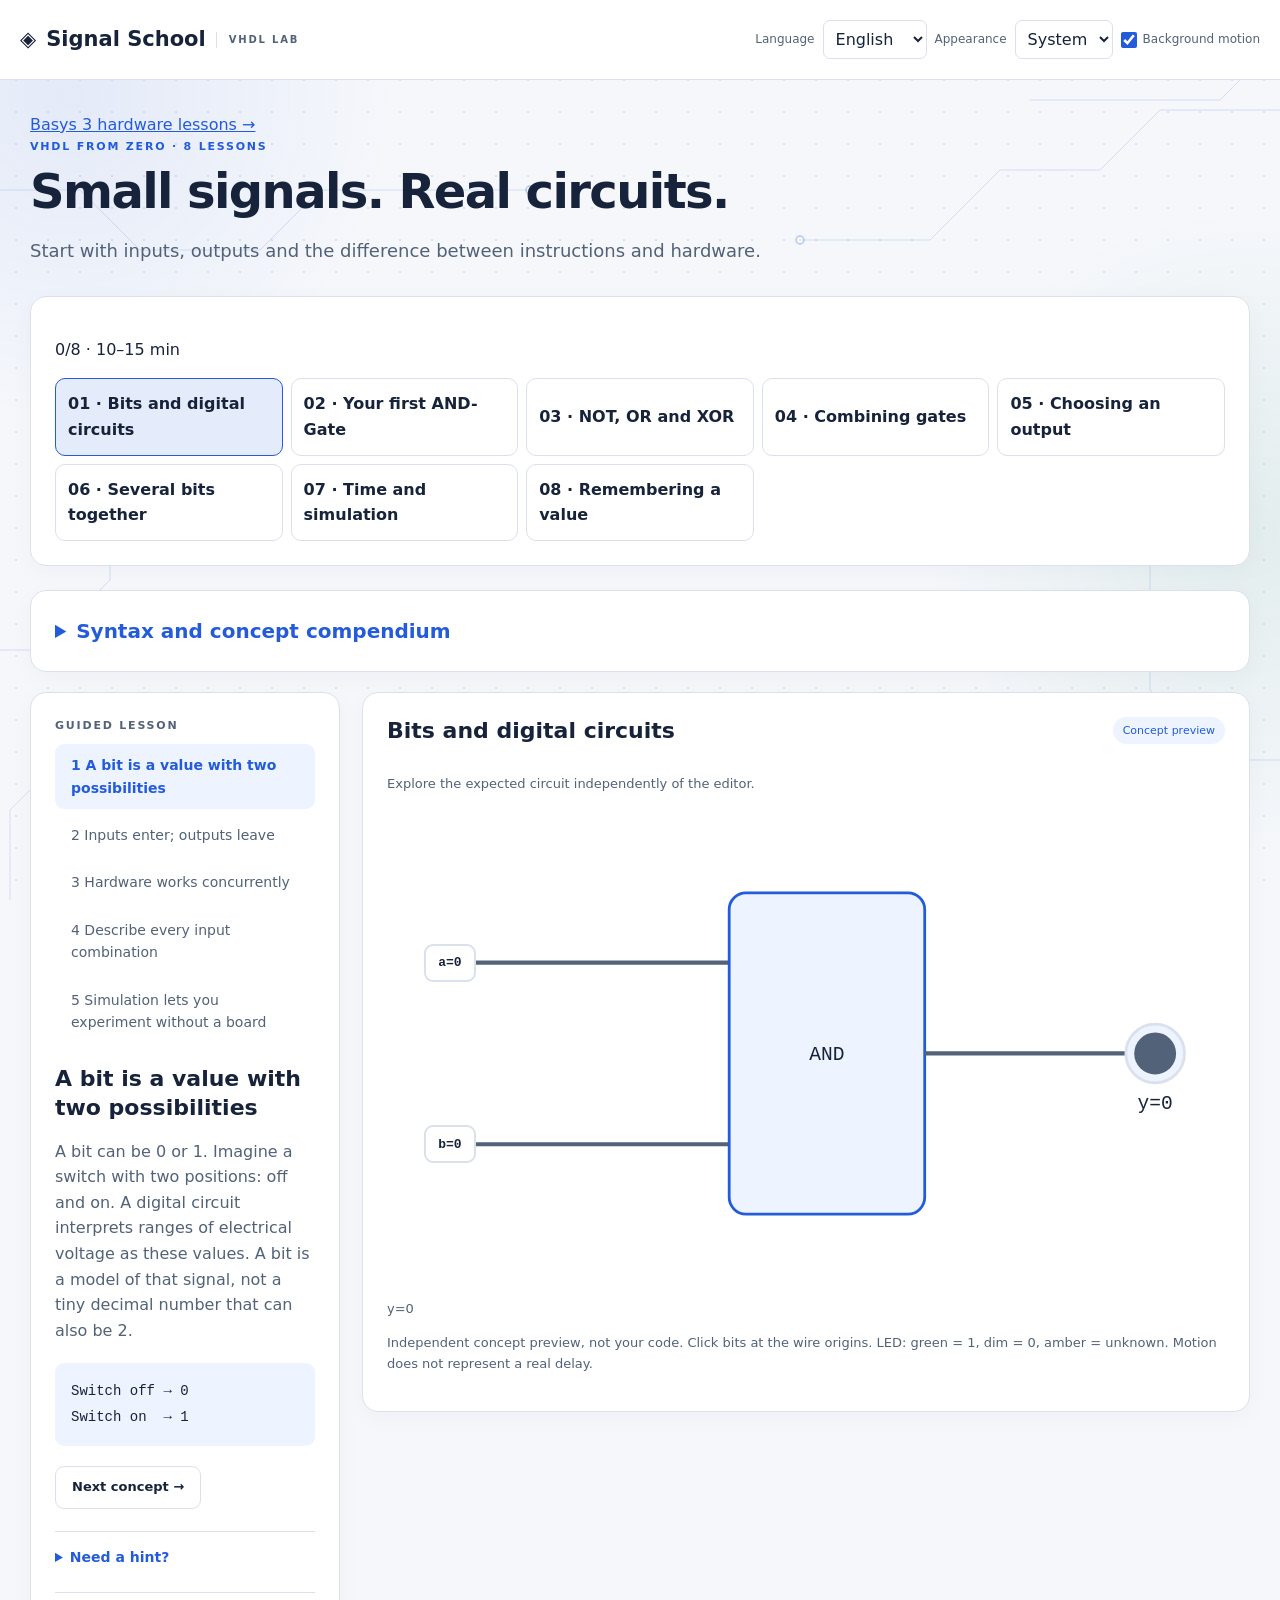
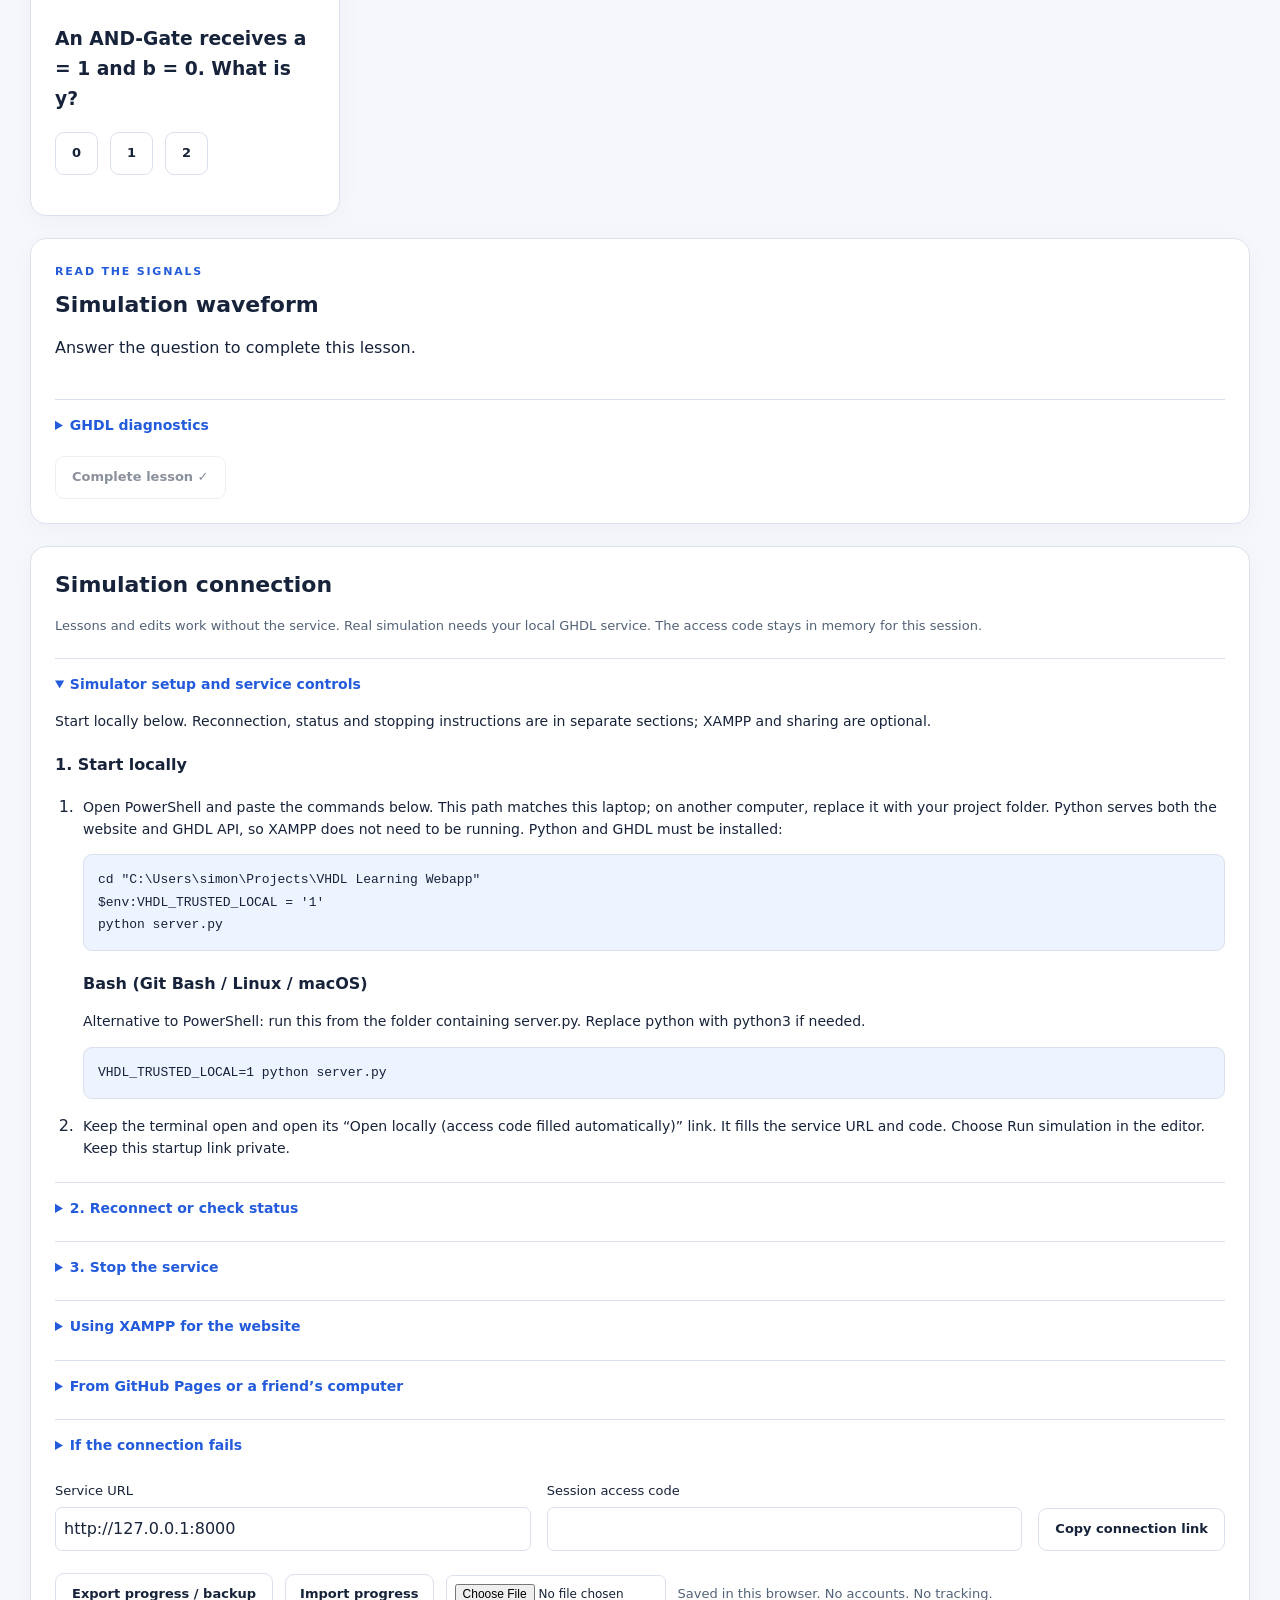
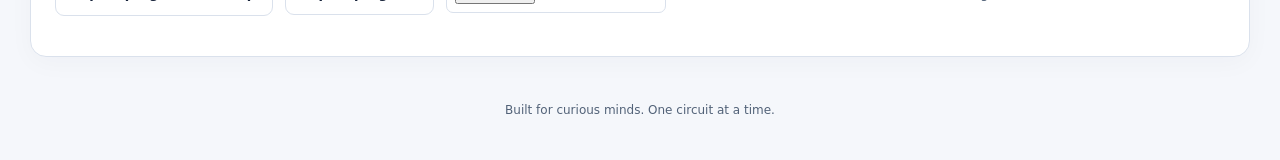
==== index.html @ 4528a264 "add public learning website" ====
<!doctype html>
<html lang="en"><head><meta charset="utf-8"><meta name="viewport" content="width=device-width,initial-scale=1"><meta name="theme-color" content="#111a2b"><title>Signal School · VHDL</title><link rel="stylesheet" href="./style.css?v=reference-4"><script type="module" src="./app.js?v=reference-4"></script></head>
<body><div class="ambient-circuit" aria-hidden="true">
<div class="ambient-glow ambient-glow-blue"></div><div class="ambient-glow ambient-glow-green"></div>
<svg viewBox="0 0 1440 900" preserveAspectRatio="xMidYMid slice" focusable="false">
<defs>
<path id="trace-one" d="M-40 190H160L220 250H340L400 190H610"/>
<path id="trace-two" d="M1480 110H1240L1180 170H1080L1010 240H880"/>
<path id="trace-three" d="M-40 650H120L190 580V470L250 410H370"/>
<path id="trace-four" d="M1480 760H1300L1230 690V540L1170 480H1060"/>
<path id="trace-five" d="M90 940V810L160 740H330"/>
<path id="trace-six" d="M1360 -40V40L1300 100H1110"/>
</defs>
<g class="ambient-traces"><use href="#trace-one"/><use href="#trace-two"/><use href="#trace-three"/><use href="#trace-four"/><use href="#trace-five"/><use href="#trace-six"/></g>
<g class="ambient-pulses"><use href="#trace-one"/><use href="#trace-two"/><use href="#trace-three"/><use href="#trace-four"/><use href="#trace-five"/><use href="#trace-six"/></g>
<g class="ambient-nodes"><circle cx="610" cy="190" r="4"/><circle cx="880" cy="240" r="4"/><circle cx="370" cy="410" r="4"/><circle cx="1060" cy="480" r="4"/><circle cx="330" cy="740" r="4"/></g>
</svg></div><header class="topbar"><a href="./" class="brand">◈ <span>Signal School</span><small>VHDL LAB</small></a><div class="preferences"><label for="language" data-i18n="language">Language</label><select id="language"><option value="en">English</option><option value="de">Deutsch</option></select><label for="theme" data-i18n="theme">Appearance</label><select id="theme"><option value="system" data-i18n="system">System</option><option value="light" data-i18n="light">Light</option><option value="dark" data-i18n="dark">Dark</option></select><label class="motion-control"><input id="background-motion" type="checkbox" checked><span data-i18n="backgroundMotion">Background motion</span></label></div></header>
<main><section class="intro"><a href="./hardware.html" data-i18n="hardwareLink">Basys 3 hardware lessons →</a><p class="eyebrow" data-i18n="course">YOUR FIRST CIRCUIT · LESSON 01</p><h1 data-i18n="headline">Small signals. Real circuits.</h1><p data-i18n="subhead">Learn how two inputs become one output — then bring your VHDL to life.</p></section>
<nav class="card course-navigation" aria-label="Course lessons"><p id="course-summary"></p><div id="course-nav"></div></nav>
<details class="card compendium" id="compendium"><summary data-i18n="referenceTitle">Syntax and concept compendium</summary><p data-i18n="referenceIntro"></p><label for="reference-search" data-i18n="referenceSearch">Search unlocked entries</label><input id="reference-search" type="search"><p id="reference-status" role="status"></p><div id="reference-entries"></div></details>
<div class="workspace"><aside class="card lesson"><p class="eyebrow" data-i18n="guided">GUIDED LESSON</p><nav id="steps" aria-label="Lesson steps"></nav><h2 id="lesson-title"></h2><p id="lesson-body"></p><div class="concept" id="lesson-example"></div><button id="next" class="secondary" data-i18n="next">Next concept →</button><details><summary data-i18n="hint">Need a hint?</summary><p data-i18n="hintText">Keep the entity name and_gate and ports a, b, y. Inside the architecture, connect the output with y &lt;= a and b; — VHDL describes connections that act concurrently.</p></details><section class="prediction"><h3 id="question-prompt"></h3><div id="question-options" class="actions"></div><p id="question-feedback" role="status"></p></section></aside>
<section class="card lab" id="lab-section"><div class="section-heading"><h2 data-i18n="gate"></h2><span class="badge" data-i18n="preview">Concept preview</span></div><p class="muted" data-i18n="previewText"></p><div id="gate-animation"></div><div class="table-scroll"><table id="sample-table"></table></div></section>
<section class="card editor" id="editor-section"><div class="section-heading"><div><p class="eyebrow" data-i18n="write">WRITE THE HARDWARE</p><a href="#compendium" id="open-reference" class="text-button" data-i18n="referenceOpen">Syntax reference ↓</a><h2 id="editor-title">and_gate.vhd</h2></div><button id="export-vhdl" class="text-button" data-i18n="downloadCode">Download VHDL</button></div><label for="code" class="muted" data-i18n="editorLabel">VHDL source · edit the architecture and run all four inputs</label><textarea id="code" spellcheck="false" autocomplete="off" autocapitalize="off" aria-describedby="editor-help"></textarea><p id="editor-help" class="muted" data-i18n="editorHelp">The testbench samples each input pair after 10 ns. Use entity and_gate with std_logic ports a, b and y.</p><div class="actions"><button id="run" class="primary" data-i18n="run">▶ Run simulation</button><button id="reset" class="secondary" data-i18n="reset">Reset code</button><span class="muted" id="save-status"></span></div></section>
<section class="card results"><p class="eyebrow" data-i18n="inspect">READ THE SIGNALS</p><h2 data-i18n="waveform">Simulation waveform</h2><p id="result-status" role="status" data-i18n="notRun">Run your design to see real GHDL results.</p><div id="waveform"></div><details><summary data-i18n="diagnostics">GHDL diagnostics</summary><pre id="diagnostics"></pre></details><button id="complete" class="secondary" disabled data-i18n="complete">Complete lesson ✓</button></section>
</div><section class="card settings"><h2 data-i18n="connection">Simulation connection</h2><p class="muted" data-i18n="connectionText">Lessons and edits work offline. Real simulation needs your local GHDL service. The access code stays in memory for this session.</p><details class="connection-guide" open>
<summary data-i18n="setupTitle">How to connect the simulator</summary>
<p data-i18n="setupIntro"></p>
<h3 data-i18n="setupLocal"></h3>
<ol>
<li><p data-i18n="setupLocalOne"></p><pre><code>cd "C:\Users\simon\Projects\VHDL Learning Webapp"
$env:VHDL_TRUSTED_LOCAL = '1'
python server.py</code></pre><h3 data-i18n="setupBash">Bash (Git Bash / Linux / macOS)</h3><p data-i18n="setupBashHelp"></p><pre><code>VHDL_TRUSTED_LOCAL=1 python server.py</code></pre></li>
<li><p data-i18n="setupLocalTwo"></p></li>
</ol>
<details><summary data-i18n="setupReconnect"></summary><p data-i18n="setupLocalThree"></p><p data-i18n="setupStatus"></p></details>
<details><summary data-i18n="setupStop"></summary><p data-i18n="setupLocalFour"></p><ol>
<li><p data-i18n="setupFindProcess"></p><pre><code>Get-NetTCPConnection -LocalPort 8000 -State Listen |
    Select-Object OwningProcess -Unique</code></pre></li>
<li><p data-i18n="setupInspectProcess"></p><pre><code>Get-CimInstance Win32_Process -Filter "ProcessId = 12345" |
    Select-Object ProcessId, Name, CommandLine</code></pre></li>
<li><p data-i18n="setupStopProcess"></p><pre><code>Stop-Process -Id 12345</code></pre></li>
</ol><p data-i18n="setupVerifyStop"></p></details>
<details><summary data-i18n="setupXampp"></summary><p data-i18n="setupXamppText"></p><pre><code>$env:VHDL_ALLOWED_ORIGINS = 'http://localhost'</code></pre></details>
<details><summary data-i18n="setupRemote"></summary><ol>
<li><p data-i18n="setupRemoteOne"></p></li>
<li><p data-i18n="setupRemoteTwo"></p><pre><code>$env:VHDL_ALLOWED_ORIGINS = 'https://OWNER.github.io'</code></pre></li>
<li><p data-i18n="setupRemoteThree"></p></li>
<li><p data-i18n="setupRemoteFour"></p></li>
</ol><p data-i18n="setupTrusted"></p></details>
<details><summary data-i18n="setupTrouble"></summary><p data-i18n="setupTroubleText"></p></details>
</details><div class="connection-fields"><div><label for="api-url" data-i18n="serviceUrl">Service URL</label><input id="api-url" type="url" placeholder="http://127.0.0.1:8000"></div><div><label for="token" data-i18n="accessCode">Session access code</label><input id="token" type="password" autocomplete="off"></div><button id="share" class="secondary" data-i18n="share">Copy connection link</button></div><p id="connection-status" role="status"></p><div class="actions"><button id="export-progress" class="secondary" data-i18n="exportProgress">Export progress / backup</button><label for="import-progress" class="file-label" data-i18n="importProgress">Import progress</label><input id="import-progress" type="file" accept=".json,application/json"><span class="muted" data-i18n="privacy">Saved in this browser. No accounts. No tracking.</span></div><p id="notice" role="status"></p></section></main><footer data-i18n="footer">Built for curious minds. One circuit at a time.</footer>
<dialog id="import-dialog"><h2 data-i18n="importTitle">Replace your saved progress?</h2><p id="import-preview"></p><p data-i18n="importWarning">Download a backup before replacing your current code and preferences.</p><div class="actions"><button id="backup" class="secondary" data-i18n="backup">Download current backup</button><button id="cancel-import" class="secondary" data-i18n="cancel">Cancel</button><button id="confirm-import" class="primary" data-i18n="replace">Replace progress</button></div></dialog></body></html>
---- style.css ----
:root{color-scheme:light;--bg:#f5f7fb;--panel:#fff;--ink:#17233a;--muted:#526278;--border:#dae1ec;--accent:#235bdb;--tint:#edf3ff;--success:#13805a;--editor:#101b2b;--editor-ink:#dce8fa;--shadow:0 6px 26px #192a4b08}
:root[data-theme=dark]{color-scheme:dark;--bg:#0c1421;--panel:#131f30;--ink:#eef3fb;--muted:#a9b9cf;--border:#2b3b52;--accent:#8db1ff;--tint:#213454;--success:#66ddb1;--shadow:none}
@media(prefers-color-scheme:dark){:root[data-theme=system]{color-scheme:dark;--bg:#0c1421;--panel:#131f30;--ink:#eef3fb;--muted:#a9b9cf;--border:#2b3b52;--accent:#8db1ff;--tint:#213454;--success:#66ddb1;--shadow:none}}
*{box-sizing:border-box}body{margin:0;background:var(--bg);color:var(--ink);font:16px/1.6 system-ui,-apple-system,"Segoe UI",sans-serif}button,input,select,textarea{font:inherit}button,a,input,select,textarea,summary,.file-label{outline-offset:4px}*:focus-visible{outline:3px solid var(--accent)}button{cursor:pointer;border:1px solid var(--border);border-radius:9px;padding:10px 16px;background:var(--panel);color:var(--ink);font-weight:600}button:hover{border-color:var(--accent)}button:disabled{opacity:.5;cursor:not-allowed}a{color:var(--accent)}.topbar{padding:20px max(20px,calc((100vw - 1260px)/2));display:flex;flex-wrap:wrap;gap:20px;justify-content:space-between;align-items:center;border-bottom:1px solid var(--border);background:var(--panel)}.brand{display:flex;align-items:center;gap:10px;text-decoration:none;font-weight:750;font-size:21px;color:var(--ink)}.brand small{font-size:10px;color:var(--muted);letter-spacing:1.8px;border-left:1px solid var(--border);padding-left:12px}.preferences{display:flex;gap:8px;align-items:center;flex-wrap:wrap}.preferences label{font-size:12px;color:var(--muted)}select,input{border:1px solid var(--border);border-radius:7px;padding:8px;background:var(--panel);color:var(--ink)}main{max-width:1260px;margin:auto;padding:32px 20px}.intro{max-width:760px;margin-bottom:30px}.eyebrow{font-size:11px;letter-spacing:1.8px;color:var(--accent);font-weight:750;margin:0 0 10px}h1{font-size:clamp(30px,4vw,48px);line-height:1.12;letter-spacing:-1.6px;margin:0 0 16px}h2{font-size:22px;line-height:1.3;margin:0 0 16px}.intro>p:last-child{color:var(--muted);font-size:18px}.workspace{display:grid;gap:22px}.card{background:var(--panel);border:1px solid var(--border);border-radius:16px;padding:24px;box-shadow:var(--shadow);min-width:0}.lesson nav{display:grid;gap:5px;margin-bottom:22px}.step{text-align:left;border:0;font-size:14px;font-weight:500;color:var(--muted)}.step.active{color:var(--accent);background:var(--tint);font-weight:750}.concept{background:var(--tint);border-radius:9px;padding:16px;white-space:pre-wrap;font:14px/1.8 ui-monospace,Consolas,monospace;margin:20px 0}.lesson>p{color:var(--muted)}details{border-top:1px solid var(--border);margin-top:22px;padding-top:14px}summary{cursor:pointer;color:var(--accent);font-weight:600;font-size:14px}details p{font-size:14px}.section-heading{display:flex;gap:15px;justify-content:space-between;align-items:start}.badge{font-size:11px;white-space:nowrap;border-radius:100px;color:var(--accent);background:var(--tint);padding:5px 10px}.muted{font-size:13px;color:var(--muted)}.circuit{display:flex;align-items:center;justify-content:center;margin:30px 0;gap:0}.switches{display:grid;gap:12px}.switches button{font-family:ui-monospace,monospace;min-width:70px}.switches button[aria-pressed=true]{background:var(--tint);color:var(--accent);border-color:var(--accent)}.wire{height:2px;background:var(--border);flex:1;max-width:70px;min-width:12px}.gate{border:2px solid var(--accent);color:var(--accent);border-radius:14px 45px 45px 14px;padding:18px 23px;font-weight:750;line-height:1.3;text-align:center}.gate small{font-weight:400;font-size:12px}.led{text-align:center;min-width:55px;font-size:12px}.led>span{display:block;width:32px;height:32px;border-radius:50%;margin:0 auto 8px;background:var(--border);border:4px solid var(--bg)}.led.on>span{background:var(--success);box-shadow:0 0 18px #29b88066}table{width:100%;border-collapse:collapse;text-align:center;font:14px/1.6 ui-monospace,Consolas,monospace}caption{text-align:left;font:600 13px system-ui;color:var(--muted);padding-bottom:10px}th,td{padding:8px;border-bottom:1px solid var(--border)}thead th{font:500 12px system-ui;color:var(--muted)}tr.selected{background:var(--tint)}textarea{display:block;resize:vertical;width:100%;min-height:370px;background:var(--editor);color:var(--editor-ink);padding:20px;border:1px solid var(--border);border-radius:10px;font:14px/1.7 ui-monospace,Consolas,monospace;tab-size:2;margin-top:12px}.actions{display:flex;align-items:center;gap:12px;flex-wrap:wrap}.primary{background:var(--accent);border-color:var(--accent);color:var(--panel)}.secondary{font-size:13px}.text-button{font-size:12px;border:0;color:var(--accent);padding:5px}.results pre{font:12px/1.7 ui-monospace,Consolas,monospace;white-space:pre-wrap;overflow-wrap:anywhere;max-height:300px;overflow:auto}.sample{font-weight:750}.sample.high{color:var(--success);border-top:3px solid var(--success)}.sample.low{border-bottom:3px solid var(--accent)}.sample.unknown{color:#b97800;background:var(--tint)}.results>button{margin-top:20px}.settings{margin-top:22px}.connection-fields{display:flex;gap:16px;flex-wrap:wrap;align-items:end;margin:22px 0}.connection-fields>div{flex:1;min-width:220px}.connection-fields label{display:block;font-size:13px;margin-bottom:6px}.connection-fields input{width:100%}.file-label{cursor:pointer;border:1px solid var(--border);padding:9px 14px;border-radius:9px;font-size:13px;font-weight:600}#import-progress{max-width:220px;font-size:12px}#notice,#connection-status{color:var(--accent);overflow-wrap:anywhere}footer{padding:12px 20px 40px;text-align:center;color:var(--muted);font-size:12px}dialog{max-width:650px;background:var(--panel);color:var(--ink);border:1px solid var(--border);border-radius:16px;padding:28px}dialog::backdrop{background:#08102299}
@media(min-width:850px){.workspace{grid-template-columns:310px minmax(0,1fr)}.lesson{grid-row:span 2}.editor{grid-column:2}.results{grid-column:1/-1}.results #waveform{max-width:850px}.preferences{flex-wrap:nowrap}}
@media(max-width:420px){.card{padding:18px}.brand small{display:none}.preferences label{display:none}.circuit{margin:24px 0}.badge{white-space:normal}.section-heading{flex-wrap:wrap}main{padding:26px 12px}textarea{font-size:12px;padding:12px}}
.wave-svg{width:100%;max-height:230px;background:var(--bg);border-radius:8px;padding:10px}.wave-svg text{fill:var(--muted);font:12px ui-monospace,monospace}.wave-trace{fill:none;stroke:var(--accent);stroke-width:2.5}.led.unknown>span{background:#b97800}

.connection-guide{margin-bottom:24px}.connection-guide h3{font-size:16px;margin:20px 0 8px}.connection-guide li{padding-left:4px}.connection-guide p{font-size:14px;overflow-wrap:anywhere}.connection-guide pre{background:var(--tint);border:1px solid var(--border);border-radius:9px;padding:14px;white-space:pre-wrap;overflow-wrap:anywhere;font:13px/1.7 ui-monospace,Consolas,monospace}.connection-guide ol{padding-left:24px}

/* Decorative signals sit behind opaque work surfaces and never intercept input. */
body{isolation:isolate}.topbar,main,footer{position:relative;z-index:1}
.ambient-circuit{position:fixed;inset:0;z-index:0;pointer-events:none;overflow:hidden;color:var(--accent);background-image:radial-gradient(circle,color-mix(in srgb,var(--accent) 14%,transparent) 1px,transparent 1px);background-size:32px 32px}
.ambient-circuit svg{position:absolute;inset:0;width:100%;height:100%}
.ambient-traces,.ambient-pulses{fill:none;stroke:currentColor;stroke-linecap:round;stroke-linejoin:round}
.ambient-traces{stroke-width:1;opacity:.16}.ambient-nodes{fill:var(--bg);stroke:currentColor;stroke-width:1.5;opacity:.3}
.ambient-pulses{stroke-width:2;opacity:.38;stroke-dasharray:16 1100;animation:signal-travel 22s linear infinite}
.ambient-pulses use:nth-child(2n){stroke:var(--success)}
.ambient-glow{position:absolute;width:55vw;height:55vw;min-width:420px;min-height:420px;border-radius:50%;opacity:.08;animation:glow-drift 28s ease-in-out infinite alternate;background:radial-gradient(ellipse,currentColor,transparent 65%)}
.ambient-glow-blue{left:-22vw;top:-20vw}.ambient-glow-green{right:-25vw;top:20vh;color:var(--success);animation-delay:-14s}
.motion-control{display:flex;align-items:center;gap:6px;cursor:pointer}.motion-control input{accent-color:var(--accent);width:16px;height:16px;margin:0}
:root[data-motion=off] .ambient-pulses,:root[data-motion=off] .ambient-glow{animation:none}.ambient-pulses{will-change:stroke-dashoffset}
@keyframes signal-travel{from{stroke-dashoffset:1100}to{stroke-dashoffset:0}}
@keyframes glow-drift{from{transform:translate3d(0,0,0)}to{transform:translate3d(5vw,6vh,0)}}
@media(prefers-reduced-motion:reduce){.ambient-pulses,.ambient-glow{animation:none!important}}
@media(max-width:420px){.preferences .motion-control{display:flex;font-size:12px}.ambient-traces{opacity:.1}}

[hidden] { display: none !important; }
.course-navigation { margin-bottom: 24px; }
#course-nav { display: grid; grid-template-columns: repeat(auto-fit,minmax(220px,1fr)); gap: 8px; }
.course-link { text-align: left; background: var(--panel); color: var(--ink); border: 1px solid var(--border); padding: 12px; border-radius: 10px; }
.course-link[aria-current] { border-color: var(--accent); background: color-mix(in srgb,var(--accent) 12%,transparent); }
.prediction { border-top: 1px solid var(--border); margin-top: 24px; padding-top: 12px; }
.table-scroll, #waveform { overflow-x: auto; }
.wave-svg { min-width: 490px; }

.hardware-page main > .card{margin-bottom:24px}.hardware-page .card li{margin-bottom:10px}
.hardware-page .concept{overflow-wrap:anywhere;white-space:pre-wrap}.hardware-page .card{overflow-wrap:anywhere}

.compendium{margin:20px 0}.compendium > summary{font-size:20px;font-weight:700}.compendium input{width:100%;max-width:480px;margin:8px 0}.compendium #reference-entries{display:grid;gap:12px}.compendium #reference-entries > details{border:1px solid var(--border);border-radius:10px;padding:14px}.compendium .concept{overflow-wrap:anywhere;white-space:pre-wrap}

.signal-circuit{display:block;width:100%;max-width:560px;margin:16px auto}.signal-circuit text{fill:var(--ink);font:16px ui-monospace,monospace}.signal-wire{fill:none;stroke:var(--muted);stroke-width:3}.signal-wire.signal-high{stroke:var(--success)}.signal-gate{fill:var(--tint);stroke:var(--accent);stroke-width:2}.signal-pulses circle{fill:var(--accent);opacity:0}.signal-pulses .pulse-input.signal-active{animation:input-travel .9s linear infinite}.signal-pulses .pulse-output.signal-active{animation:output-travel .9s .45s linear infinite}
@keyframes input-travel{0%{opacity:1;transform:translateX(0)}90%{opacity:1}100%{opacity:0;transform:translateX(150px)}}
@keyframes output-travel{0%{opacity:1;transform:translateX(0)}90%{opacity:1}100%{opacity:0;transform:translateX(104px)}}
:root[data-motion=off] .signal-pulses circle{animation:none}
@media(prefers-reduced-motion:reduce){.signal-pulses circle{animation:none!important}}

.signal-bit{fill:var(--panel);stroke:var(--border);stroke-width:2}.signal-bit.signal-high{stroke:var(--success)}.signal-led-ring{fill:var(--tint);stroke:var(--border);stroke-width:2}.signal-led{fill:var(--muted)}.signal-led.is-on{fill:var(--success)}
.interactive-circuit{position:relative;width:100%;min-width:300px;aspect-ratio:600/320;margin:22px 0}.interactive-circuit svg{display:block;width:100%;height:100%;overflow:visible}.interactive-circuit text{fill:var(--ink);font:14px ui-monospace,Consolas,monospace}.circuit-input{position:absolute;transform:translate(-50%,-50%);min-width:52px;min-height:38px;padding:6px 8px;font:600 13px ui-monospace,Consolas,monospace;background:var(--panel);border:2px solid var(--border);z-index:1}.circuit-input[aria-pressed=true]{border-color:var(--success);background:var(--tint);color:var(--success)}.signal-unknown{stroke:#b97800}.signal-led.is-unknown{fill:#b97800}.circuit-pulse{fill:var(--success);animation:circuit-flow 1.5s linear infinite;pointer-events:none}@keyframes circuit-flow{0%{opacity:0;transform:translate(0,0)}10%{opacity:1}70%{opacity:1;transform:translate(var(--travel-x),0)}100%{opacity:0;transform:translate(var(--travel-x),var(--travel-y))}}:root[data-motion=off] .circuit-pulse{animation:none;opacity:0}@media(prefers-reduced-motion:reduce){.circuit-pulse{animation:none!important;opacity:0}}.real-wave-svg{display:block;min-width:900px;max-width:none;background:var(--bg);border-radius:8px}.real-wave-svg text{fill:var(--muted);font:12px ui-monospace,Consolas,monospace}.wave-grid{fill:none;stroke:var(--border);stroke-width:1}.wave-bus{fill:var(--tint);stroke:var(--accent);stroke-width:2}.wave-unknown-band{fill:#b978001a;stroke:#b97800;stroke-dasharray:3 4}.real-wave-svg .wave-unknown-label{fill:#b97800}#waveform details p{overflow-wrap:anywhere}#gate-animation{overflow-x:auto}@media(max-width:420px){.circuit-input{min-width:44px;min-height:36px;padding:4px;font-size:11px}.interactive-circuit{min-width:320px}}
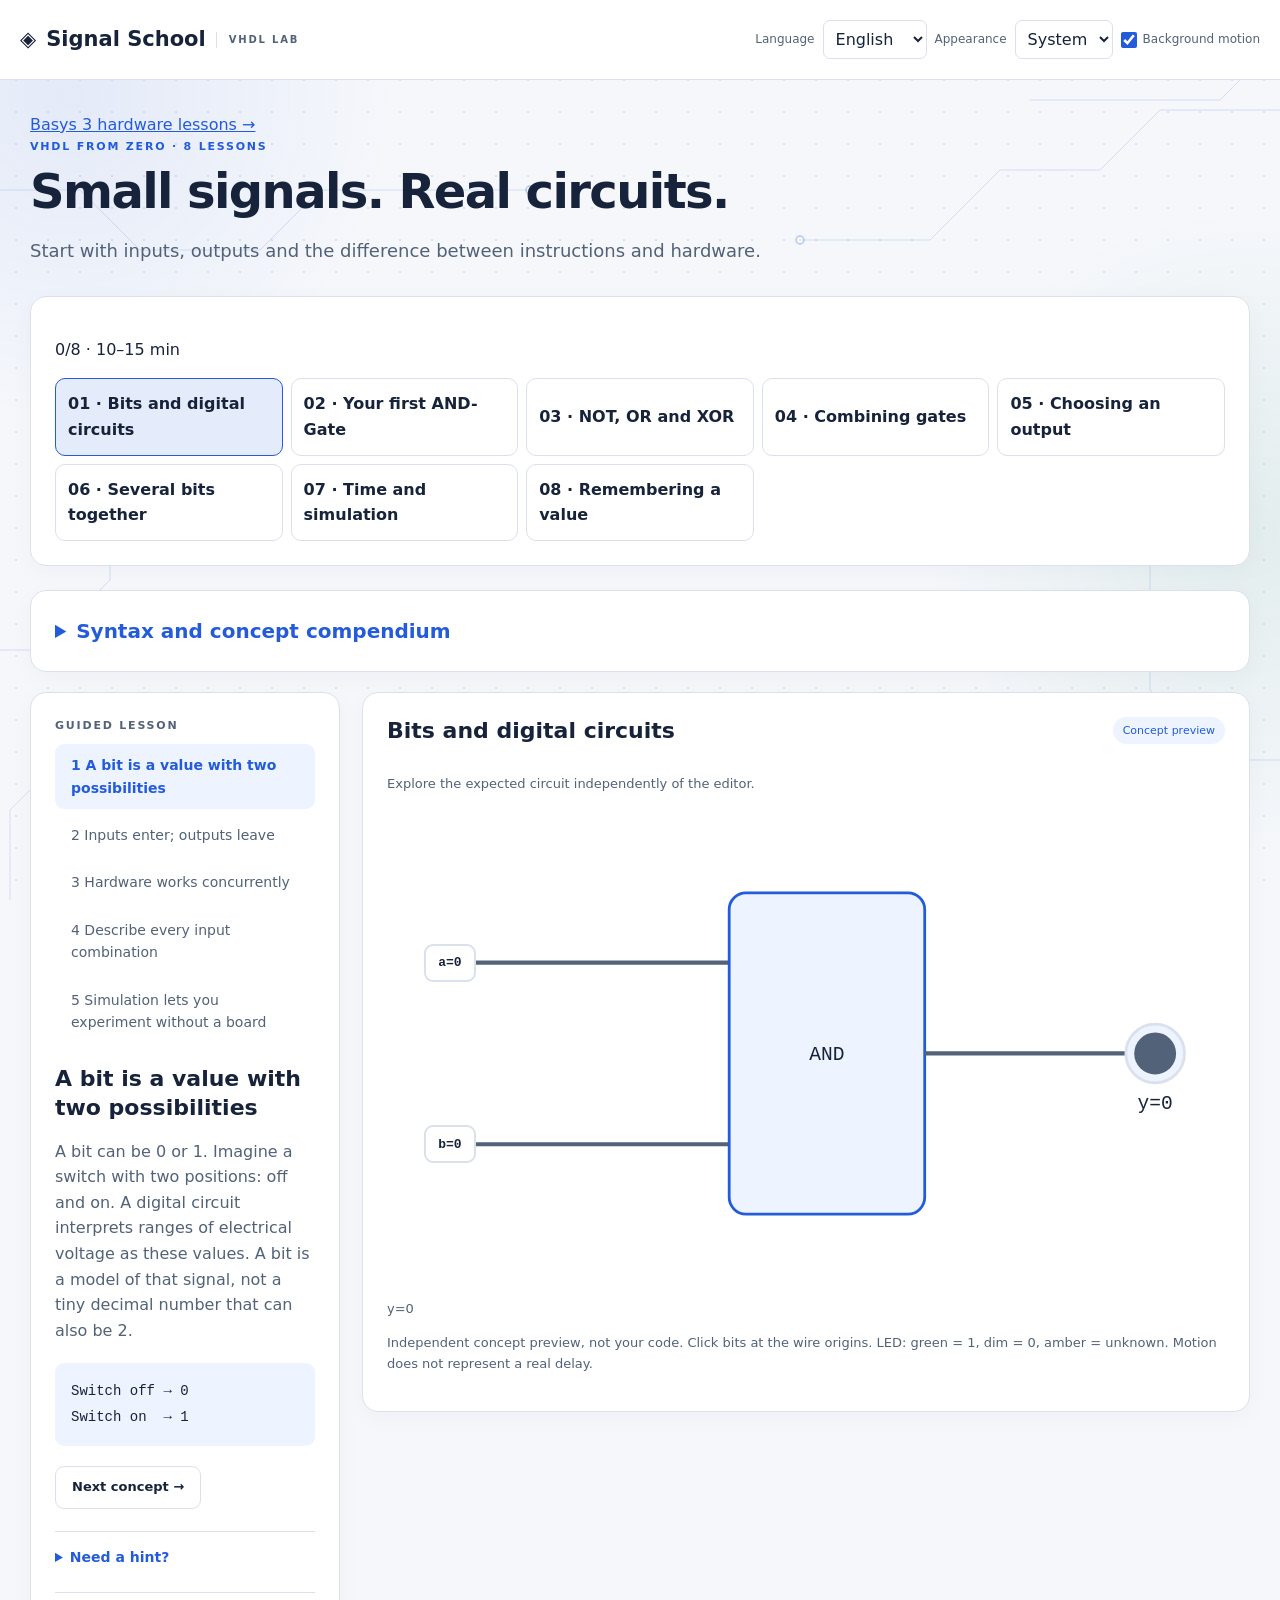
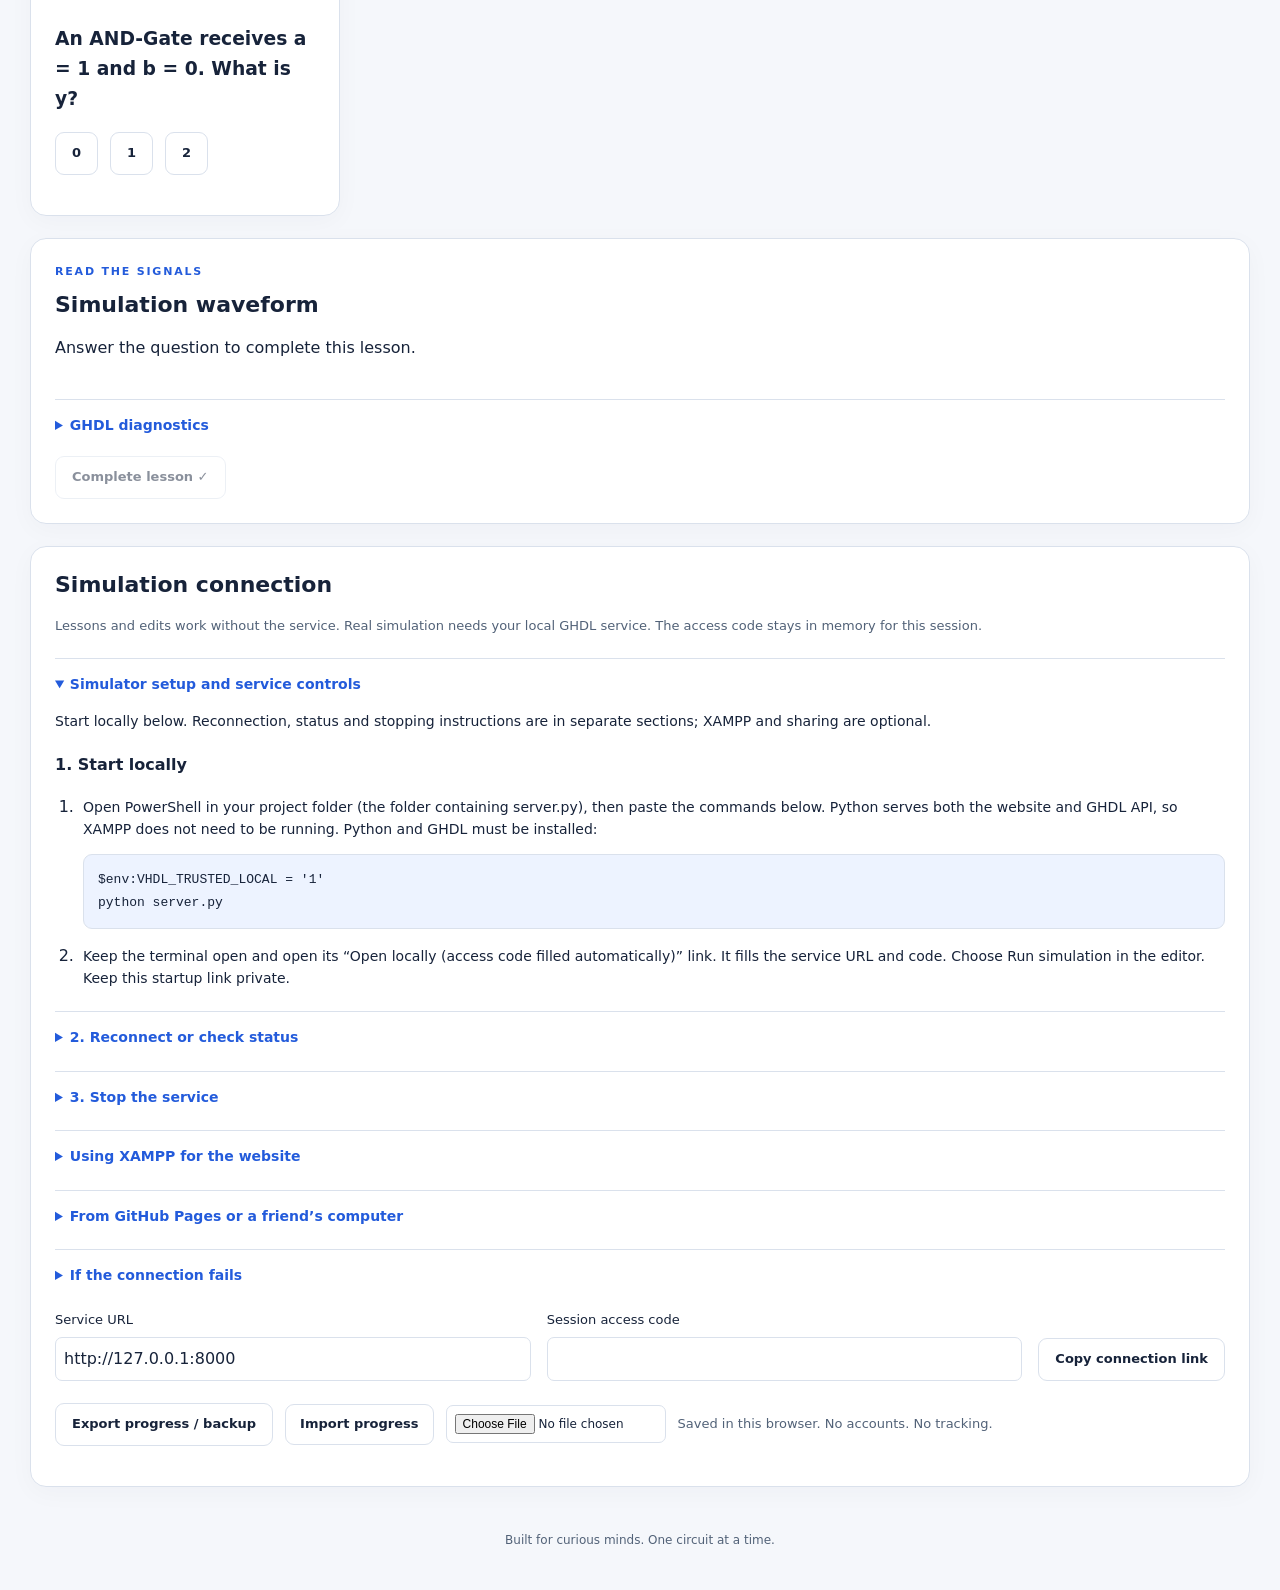
==== commit 5c95fb9b: "remove personal paths from setup guide" ====
--- a/index.html
+++ b/index.html
@@ -27,9 +27,8 @@
 <p data-i18n="setupIntro"></p>
 <h3 data-i18n="setupLocal"></h3>
 <ol>
-<li><p data-i18n="setupLocalOne"></p><pre><code>cd "C:\Users\simon\Projects\VHDL Learning Webapp"
-$env:VHDL_TRUSTED_LOCAL = '1'
-python server.py</code></pre><h3 data-i18n="setupBash">Bash (Git Bash / Linux / macOS)</h3><p data-i18n="setupBashHelp"></p><pre><code>VHDL_TRUSTED_LOCAL=1 python server.py</code></pre></li>
+<li><p data-i18n="setupLocalOne"></p><pre><code>$env:VHDL_TRUSTED_LOCAL = '1'
+python server.py</code></pre></li>
 <li><p data-i18n="setupLocalTwo"></p></li>
 </ol>
 <details><summary data-i18n="setupReconnect"></summary><p data-i18n="setupLocalThree"></p><p data-i18n="setupStatus"></p></details>
